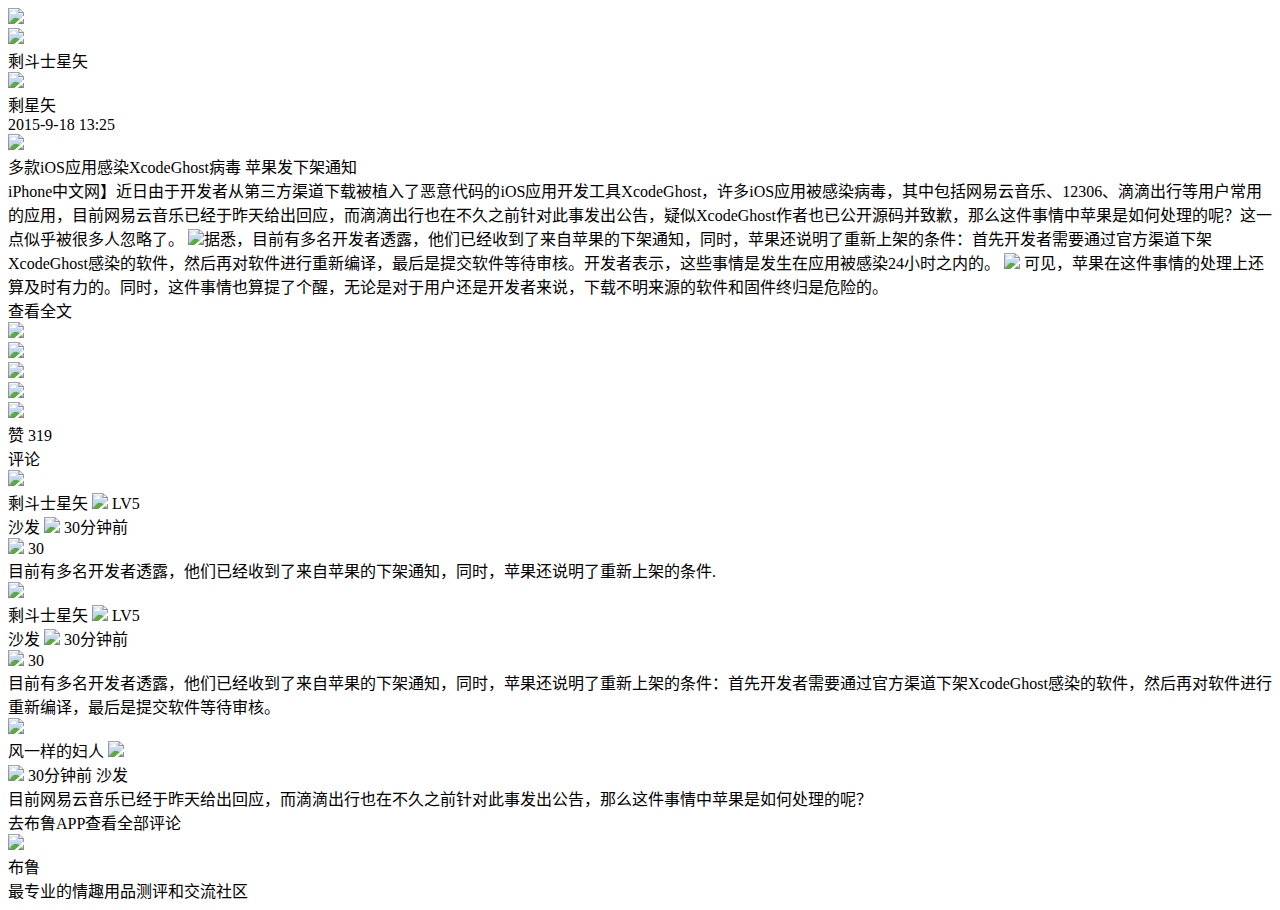
==== index.html @ a32077f6 "index" ====
<!DOCTYPE html>
<html lang="zh-CN">
<head>
	<meta http-equiv="Content-Type" content="text/html; charset=UTF-8" />
    <link href="static/css/common.css" rel="stylesheet">
    <link href="static/css/index.css" rel="stylesheet"> 
	<script type="text/javascript" src="static/js/jquery-1.7.2.min.js"></script>
	<script type="text/javascript" src="static/js/index.js"></script>    
<title>布鲁</title>
</head>
<body>
<div class="page">
    <div class="nav home">
        <nav>
        	<div class="nav-cotent">
            	<div class="logo"><img src="static/image/logo.png" /></div>
            	<div class="downapp"><img src="static/image/btn-download.png" /></div>
            </div>
        </nav>
    </div>
    <div class="cycle-box">
		<div class="cycle-name">剩斗士星矢</div>
		<div class="auther-box">
        	<div class="auther-header"><img src="static/image/head.png" /></div>
        	<div class="auther-name">剩星矢</div>
        	<div class="post-date">2015-9-18 13:25</div>
        	<div class="auther-gender"><img src="static/image/gender-1.png" /></div>
        </div>
    </div>    
    <div class="title-box">
		<div class="title-text">多款iOS应用感染XcodeGhost病毒 苹果发下架通知</div>
    </div>    
    <div class="content">
    		<div class="content-text">iPhone中文网】近日由于开发者从第三方渠道下载被植入了恶意代码的iOS应用开发工具XcodeGhost，许多iOS应用被感染病毒，其中包括网易云音乐、12306、滴滴出行等用户常用的应用，目前网易云音乐已经于昨天给出回应，而滴滴出行也在不久之前针对此事发出公告，疑似XcodeGhost作者也已公开源码并致歉，那么这件事情中苹果是如何处理的呢？这一点似乎被很多人忽略了。
<img src="http://img2.tgbusdata.cn/v2/thumb/jpg/M0I2Riw1ODAsMTAwLDQsMywxLC0xLDAscms1MCw2MS4xNTIuMjQyLjEx/u/iphone.tgbus.com/UploadFiles/201509/2015091916314904.jpg" />据悉，目前有多名开发者透露，他们已经收到了来自苹果的下架通知，同时，苹果还说明了重新上架的条件：首先开发者需要通过官方渠道下架XcodeGhost感染的软件，然后再对软件进行重新编译，最后是提交软件等待审核。开发者表示，这些事情是发生在应用被感染24小时之内的。
<img src="http://a.hiphotos.baidu.com/news/w%3D638/sign=e75a82a5afec8a13141a54e3cf029157/6a63f6246b600c33373278821c4c510fd9f9a135.jpg" />
可见，苹果在这件事情的处理上还算及时有力的。同时，这件事情也算提了个醒，无论是对于用户还是开发者来说，下载不明来源的软件和固件终归是危险的。        
        </div>		
        <div class="content-all">查看全文</div>
    </div>
    <div class="like-box">
    	<div class="like-icon"><img src="static/image/like.png" /></div>
    	<div class="like-users">
        	<div class="like-users-box"><img src="static/image/head.png" /></div>
        	<div class="like-users-box"><img src="static/image/head.png" /></div>
        	<div class="like-users-box"><img src="static/image/head.png" /></div>
        	<div class="like-users-box"><img src="static/image/head.png" /></div>
        	<div class="like-count">赞 319</div>        	
        </div>
    </div>
    <div class="comment-title">评论</div>
    <div class="comment-split"></div>
     <!--  comment list start-->
	<div class="comment-list">

    <!-- start-->
        <div class="comment-box">
            <div class="comment-auther-box">        
                <div class="auther-header"><img src="static/image/head.png" /></div>
                <div class="auther-name">
                    <span class="auther-sp-name">剩斗士星矢</span>
                    <span class="auther-sp-gender"><img src="static/image/gender-1.png" /></span>
                    <span class="auther-sp-grade"> LV5 </span>            
                </div>
                <div class="comment-date">            
                    <span class="comment-sp-floor">沙发</span>
                    <span class="comment-sp-icon"><img src="static/image/time.png" /></span>
                    <span class="comment-sp-date">30分钟前</span>
                </div>  
                <div class="comment-like">            
                    <span class="like-sp-icon"><img src="static/image/like-red.png" /></span>
                    <span class="like-sp-count">30</span>
                </div>      
            </div>
            <div class="comment-content-box">
                <div class="comment-text">目前有多名开发者透露，他们已经收到了来自苹果的下架通知，同时，苹果还说明了重新上架的条件.</div>                                   
            </div>
        </div>   
    
    <!-- end-->
    <!-- start-->
        <div class="comment-box">
            <div class="comment-auther-box">        
                <div class="auther-header"><img src="static/image/head.png" /></div>
                <div class="auther-name">
                    <span class="auther-sp-name">剩斗士星矢</span>
                    <span class="auther-sp-gender"><img src="static/image/gender-0.png" /></span>
                    <span class="auther-sp-grade"> LV5 </span>            
                </div>
                <div class="comment-date">            
                    <span class="comment-sp-floor">沙发</span>
                    <span class="comment-sp-icon"><img src="static/image/time.png" /></span>
                    <span class="comment-sp-date">30分钟前</span>
                </div>  
                <div class="comment-like">            
                    <span class="like-sp-icon"><img src="static/image/like-red.png" /></span>
                    <span class="like-sp-count">30</span>
                </div>      
            </div>
            <div class="comment-content-box">
                <div class="comment-text">目前有多名开发者透露，他们已经收到了来自苹果的下架通知，同时，苹果还说明了重新上架的条件：首先开发者需要通过官方渠道下架XcodeGhost感染的软件，然后再对软件进行重新编译，最后是提交软件等待审核。</div>    
                
    			<!--reply start-->   
                <div class="comment-reply">  
                    <div class="reply-auther-box">        
                        <div class="reply-header"><img src="static/image/head.png" /></div>
                        <div class="reply-name">
                            <span class="reply-sp-name">风一样的妇人</span>
                            <span class="reply-sp-gender"><img src="static/image/gender-0.png" /></span>       
                        </div>   
                        <div class="reply-date">
                            <span class="reply-sp-icon"><img src="static/image/time.png" /></span>   
                            <span class="reply-sp-date">30分钟前</span>
                            <span class="reply-sp-floor">沙发</span>    
                        </div>  
                    </div>
                    <div class="reply-text">
                        目前网易云音乐已经于昨天给出回应，而滴滴出行也在不久之前针对此事发出公告，那么这件事情中苹果是如何处理的呢？
                    </div>  
                </div>
    			<!--reply end-->                   
                                
            </div>
        </div>   
    <!-- end-->   
    </div> <!--  comment list end-->
    
 	<div class="comment-all">
    	去布鲁APP查看全部评论
    </div>
    
    <div class="divfooter">
    	<div class="appicon">
        	<img src="static/image/app-icon.png"/>
        </div>
    	<div class="appinfo">
        	<div class="appname">布鲁</div>
            <div class="appremark">最专业的情趣用品测评和交流社区</div>
        </div>
    </div>
</div>
</body>
</html>
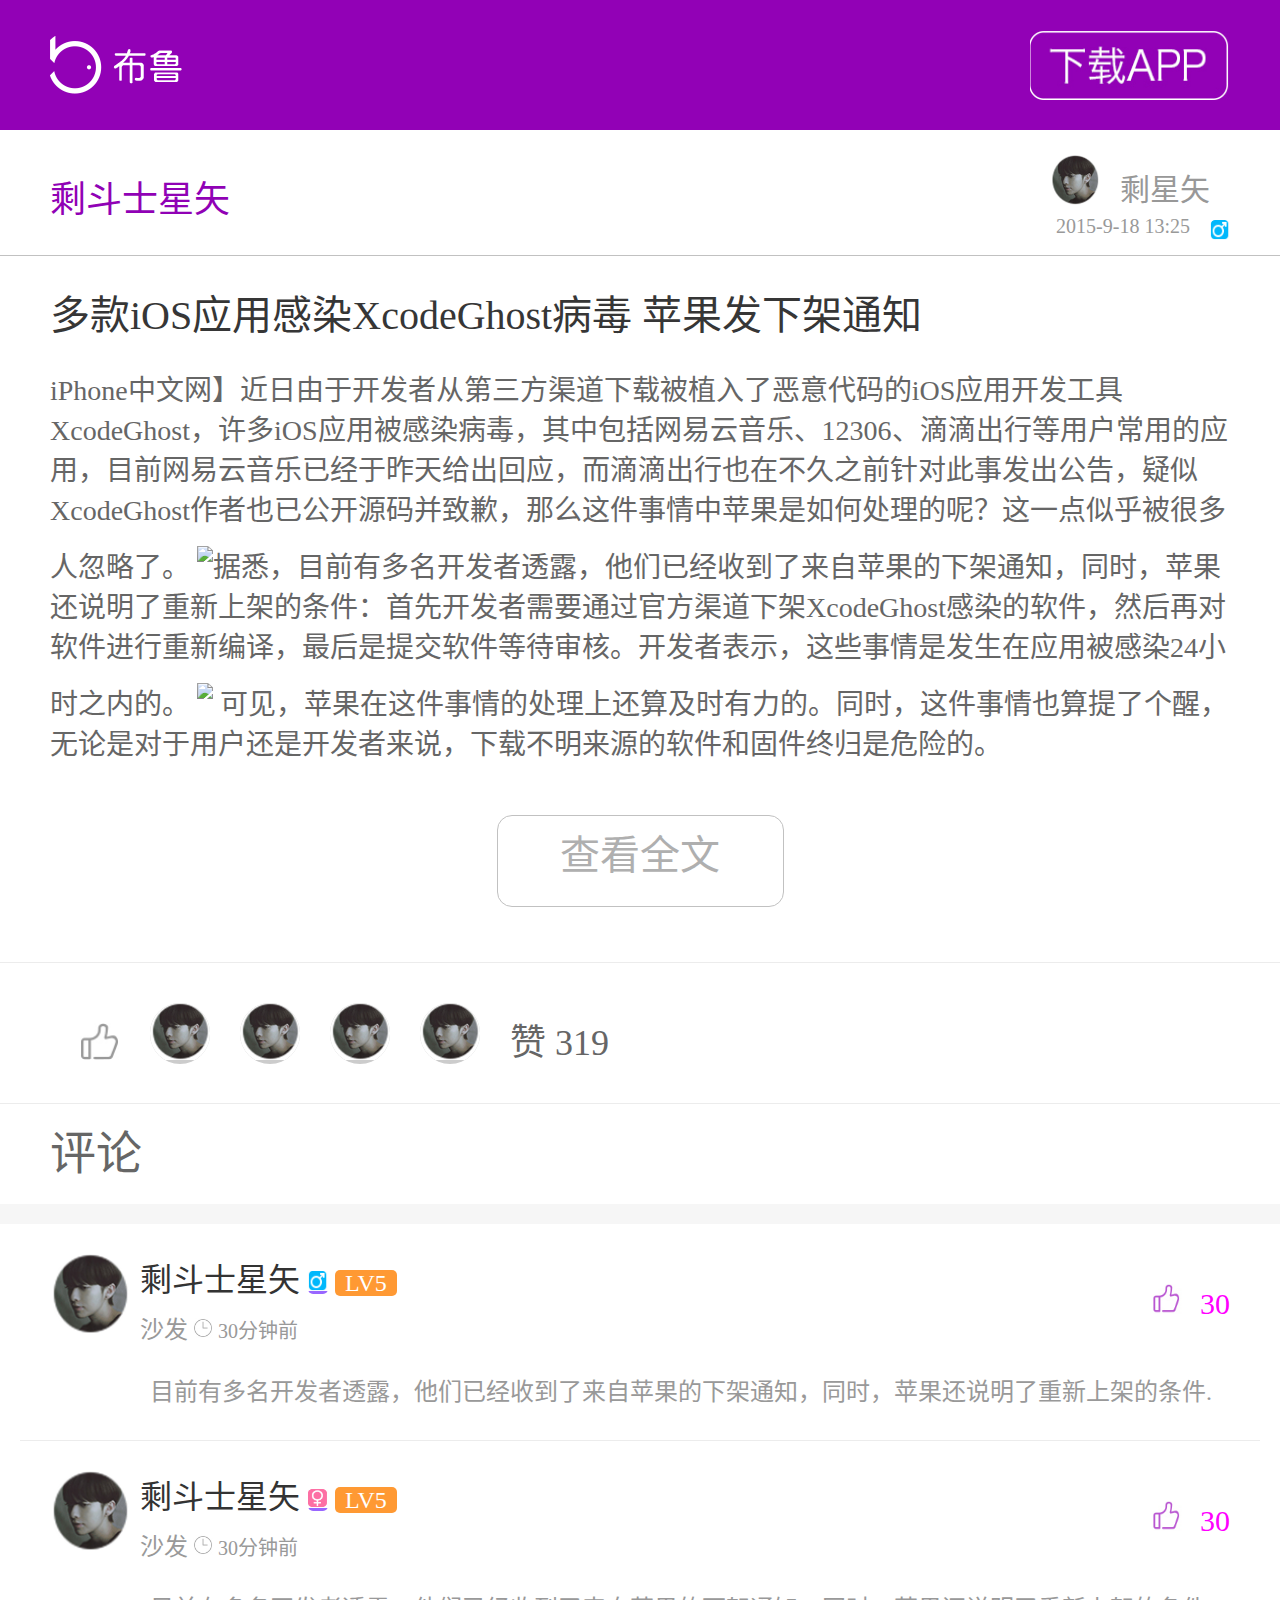
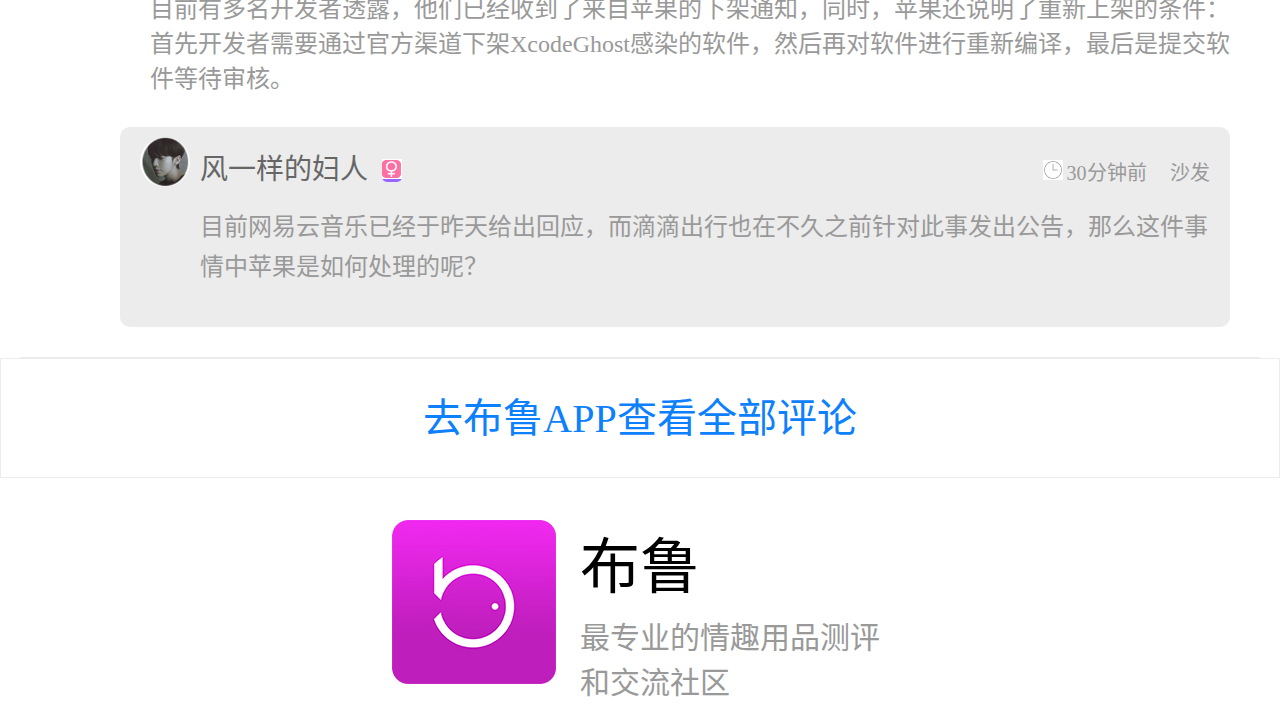
==== commit d843f6c4: "change title" ====
--- a/index.html
+++ b/index.html
@@ -6,7 +6,7 @@
     <link href="static/css/index.css" rel="stylesheet"> 
 	<script type="text/javascript" src="static/js/jquery-1.7.2.min.js"></script>
 	<script type="text/javascript" src="static/js/index.js"></script>    
-<title>布鲁</title>
+<title>布鲁分享页</title>
 </head>
 <body>
 <div class="page">
--- a/static/css/common.css
+++ b/static/css/common.css
@@ -0,0 +1,20 @@
+@charset "UTF-8";
+/* CSS Document */
+@font-face{
+	font-family:'yuantong';src:url(yuantong.ttf); 
+}
+*{
+	font-family:yuantong, "Times New Roman", Times, serif;
+	font-size:14px;
+	margin:0px;
+	padding:0px;
+}
+
+li{
+	list-style:none;
+}
+a, a:link ,a:visited, a:hover, a:active 
+{
+	text-decoration:none;
+	color:#fff;
+}--- a/static/css/index.css
+++ b/static/css/index.css
@@ -0,0 +1,510 @@
+@charset "UTF-8";
+/* CSS Document */
+.page
+{
+	width:100%;
+	position:relative;
+	margin:0px;
+	padding:0px;
+	color:#fff;
+}
+.nav
+{
+	width:100%;
+	height:130px;
+	background:#9201b6
+}
+
+.nav .nav-cotent
+{
+	height:100px;
+	margin:0 auto;
+	position:relative;
+	color:#fff;
+}
+.nav-cotent .logo
+{
+	position:absolute;
+	left:50px;
+	top:36px;
+	height:50px;
+}
+.nav-cotent .logo img
+{
+	width:132px;
+	height:58px;
+}
+.nav-cotent .downapp
+{
+	position:absolute;
+	right:50px;
+	top:30px;
+	width:200px;
+	height:70px;
+	cursor:pointer;
+}
+.nav-cotent .downapp img
+{
+	width:200px;
+	height:70px;
+}
+
+.cycle-box
+{
+	position:relative;
+	height:125px;
+	border-bottom:solid 1px #c1c1c1;
+}
+.cycle-name
+{
+	position:absolute;
+	left:50px;
+	top:40px;
+	font-size:36px;
+	color:#9001b5;
+}
+
+.auther-box
+{
+	position:absolute;
+	right:50px;
+	top:25px;	
+	height:100px;
+	min-width:200px;
+	font-size:36px;
+}
+.auther-box .auther-header
+{
+	position:absolute;
+	left:20px;
+	width:50px;
+	height:50px;
+	background:#f0f;
+    -moz-border-radius: 25px; 
+    -webkit-border-radius: 25px;   
+    border-radius:25px;
+	overflow:hidden;      
+}
+.auther-box .auther-header img
+{
+	width:50px;
+	height:50px;
+}
+
+.auther-box .auther-name
+{
+	margin-left:90px;
+	padding-top:10px;
+	font-size:30px;
+	color:#989898;
+}
+.auther-box .post-date
+{
+	position:absolute;
+	top:60px;
+	right:40px;
+	font-size:20px;
+	color:#999;
+}
+.auther-box .auther-gender
+{
+	position:absolute;
+	top:65px;
+	right:0px;
+	width:20px;
+	height:20px;
+    -moz-border-radius: 5px; 
+    -webkit-border-radius: 5px;   
+    border-radius:5px;
+	overflow:hidden;
+	background:#f00;
+}
+.auther-box .auther-gender img
+{
+	width:20px;
+	height:20px;
+}
+.title-box
+{
+	width:calc(100% - 100px);
+	margin:30px auto auto auto;
+	min-height:85px;
+}
+.title-text
+{
+	line-height:60px;
+	font-size:40px;
+	color:#363636;
+}
+.content
+{
+	width:calc(100% - 100px);
+	margin:auto auto  55px auto;
+}
+.content-text
+{
+	line-height:40px;
+	font-size:28px;
+	color:#666;
+}
+.content-text img
+{
+	padding-top:15px;
+	padding-bottom:15px;
+	width:100%;
+}
+.content-all
+{
+	width:285px;
+	height:90px;
+	margin:50px auto auto  auto;
+	cursor:pointer;
+	text-align:center;
+	font-size:40px;
+	color:#afafaf;
+	line-height:80px;
+	border:solid 1px #c1c1c1;
+    -moz-border-radius: 15px; 
+    -webkit-border-radius: 15px;   
+    border-radius:15px;	
+}
+.like-box
+{
+	position:relative;
+	border-top: solid 1px #ececec;
+	border-bottom:solid 1px #ececec;
+	height:140px;
+}
+
+.like-icon
+{
+	position:absolute;
+	left:80px;
+	top:60px;
+	width:40px;
+	height:40px;
+	overflow:hidden;
+}
+.like-icon img
+{
+	width:100%;
+}
+.like-users
+{
+	padding-left:150px;
+	padding-top:40px;
+	height:80px;
+	overflow:hidden;
+}
+.like-users-box
+{
+	width:60px;
+	margin-right:30px;
+	overflow:hidden;
+	background:#ccc;
+    -moz-border-radius: 30px; 
+    -webkit-border-radius: 30px;   
+    border-radius:40px;	
+	float:left;
+}
+.like-users-box img
+{
+	width:100%;
+}
+.like-count
+{
+	width:120px;
+	line-height:80px;
+	float:left;
+	font-size:36px;
+	color:#666;
+}
+.comment-title
+{
+	height:100px;
+	line-height:100px;
+	width:calc(100% - 100px);
+	margin:0 auto;
+	font-size:46px;
+	color:#666;	
+}
+.comment-split
+{
+	height:20px;
+	background:#f6f6f6;
+}
+.comment-box
+{
+	width:calc(100% - 40px);
+	margin:0 auto;
+	border-bottom:solid 1px #ececec;
+}
+.comment-auther-box
+{
+	position:relative;	
+}
+.comment-auther-box .auther-header
+{
+	position:absolute;
+	left:30px;
+	top:30px;
+	width:80px;
+	height:80px;
+	background:#f0f;
+    -moz-border-radius: 40px; 
+    -webkit-border-radius: 40px;   
+    border-radius:40px;
+	overflow:hidden;      
+}
+.comment-auther-box .auther-header img
+{
+	width:100%;
+	height:100%;
+}
+
+.comment-auther-box .auther-name
+{
+	margin-left:120px;
+	padding-top:30px;
+	font-size:30px;
+	color:#999;
+}
+.auther-sp-name
+{
+	font-size:32px;
+	color:#333;
+}
+.auther-sp-gender
+{
+	width:20px;
+	height:20px;
+	background:#96F;
+    -moz-border-radius: 5px; 
+    -webkit-border-radius: 5px;   
+    border-radius:5px;
+}
+.auther-sp-gender img
+{
+	width:20px;
+	height:20px;
+}
+.auther-sp-grade
+{
+	padding-left:10px;
+	padding-right:10px;
+	background:#F93;
+	font-size:24px;
+	color:#fff;
+    -moz-border-radius: 5px; 
+    -webkit-border-radius: 5px;   
+    border-radius:5px;	
+}
+
+.comment-auther-box .comment-date
+{
+	margin-left:120px;
+	padding-top:10px;
+	font-size:20px;
+	color:#999;
+}
+.comment-sp-floor
+{
+	font-size:24px;
+}
+.comment-sp-icon
+{
+	width:20px;
+	height:20px;
+}
+.comment-sp-icon img
+{
+	width:20px;
+	height:20px;
+}
+.comment-sp-date
+{
+	font-size:20px;
+}
+
+.comment-like 
+{
+	position:absolute;
+	height:40px;
+	right:30px;
+	top:60px;
+}
+.like-sp-icon
+{
+	display:inline-block;
+	width:30px;
+	height:30px;
+}
+.like-sp-icon img
+{
+	width:30px;
+	height:30px;
+}
+
+.like-sp-count
+{
+	color:#F0F;
+	font-size:30px;
+	padding-left:15px;
+}
+
+.comment-content-box
+{
+	width:calc(100% - 130px);
+	margin-top:30px;
+	margin-left:100px;
+	margin-bottom:30px;
+}
+.comment-text
+{
+	width:calc(100% - 30px);
+	margin-left:30px;
+	font-size:24px;
+	line-height:35px;
+	color:#999;
+}
+.comment-reply
+{
+	margin-top:30px;
+    -moz-border-radius: 10px; 
+    -webkit-border-radius: 10px;   
+    border-radius:10px;
+	padding-bottom:20px;
+	background:#ececec;
+}
+
+.reply-auther-box
+{
+	position:relative;
+}
+
+.reply-auther-box .reply-header
+{
+	position:absolute;
+	left:20px;
+	top:10px;
+	width:50px;
+	height:50px;
+    -moz-border-radius: 25px; 
+    -webkit-border-radius: 25px;   
+    border-radius:25px;
+	overflow:hidden;      
+}
+.reply-auther-box .reply-header img
+{
+	width:50px;
+	height:50px;
+}
+.reply-auther-box .reply-name
+{
+	margin-left:80px;
+	padding-top:20px;
+	color:#999;
+}
+.reply-sp-name
+{
+	font-size:28px;
+	color:#666;
+}
+.reply-sp-gender
+{
+	width:20px;
+	height:20px;
+	margin-left:10px;
+	background:#96F;
+    -moz-border-radius: 5px; 
+    -webkit-border-radius: 5px;   
+    border-radius:5px;
+}
+.reply-sp-gender img
+{
+	width:20px;
+	height:20px;
+}
+.reply-date
+{
+	position:absolute;
+	right:20px;
+	top:30px;	
+}
+.reply-sp-icon
+{
+	width:20px;
+	height:20px;
+}
+.reply-sp-icon img
+{
+	width:20px;
+	height:20px;
+}
+.reply-sp-date
+{
+	font-size:20px;
+	color:#999;
+}
+.reply-sp-floor
+{
+	padding-left:20px;
+	font-size:20px;
+	color:#999;
+}
+.reply-text
+{	
+	width:calc(100% - 100px);
+	margin-left:80px;
+	margin-top:20px;
+	margin-bottom:20px;
+	font-size:24px;
+	color:#999;
+	line-height:40px;
+}
+.comment-all
+{
+	height:118px;
+	border:solid 1px #ececec;
+	color:#0d80fd;
+	text-align:center;
+	font-size:40px;
+	line-height:120px;
+}
+.divfooter
+{
+	width:500px;
+	height:168px;
+	margin: 0 auto;
+	position:relative;
+	margin-top:40px;
+	margin-bottom:40px;
+}
+.appicon
+{
+	position:absolute;
+	width:168px;
+	height:168px;
+}
+.appicon img
+{
+	width:100%;
+}
+.appinfo
+{
+	position:absolute;
+	right:10px;
+	width:300px;
+}
+.appname
+{
+	font-size:60px;
+	color:#000;
+}
+.appremark
+{
+	margin-top:10px;
+	font-size:30px;
+	line-height:45px;
+	color:#999;
+}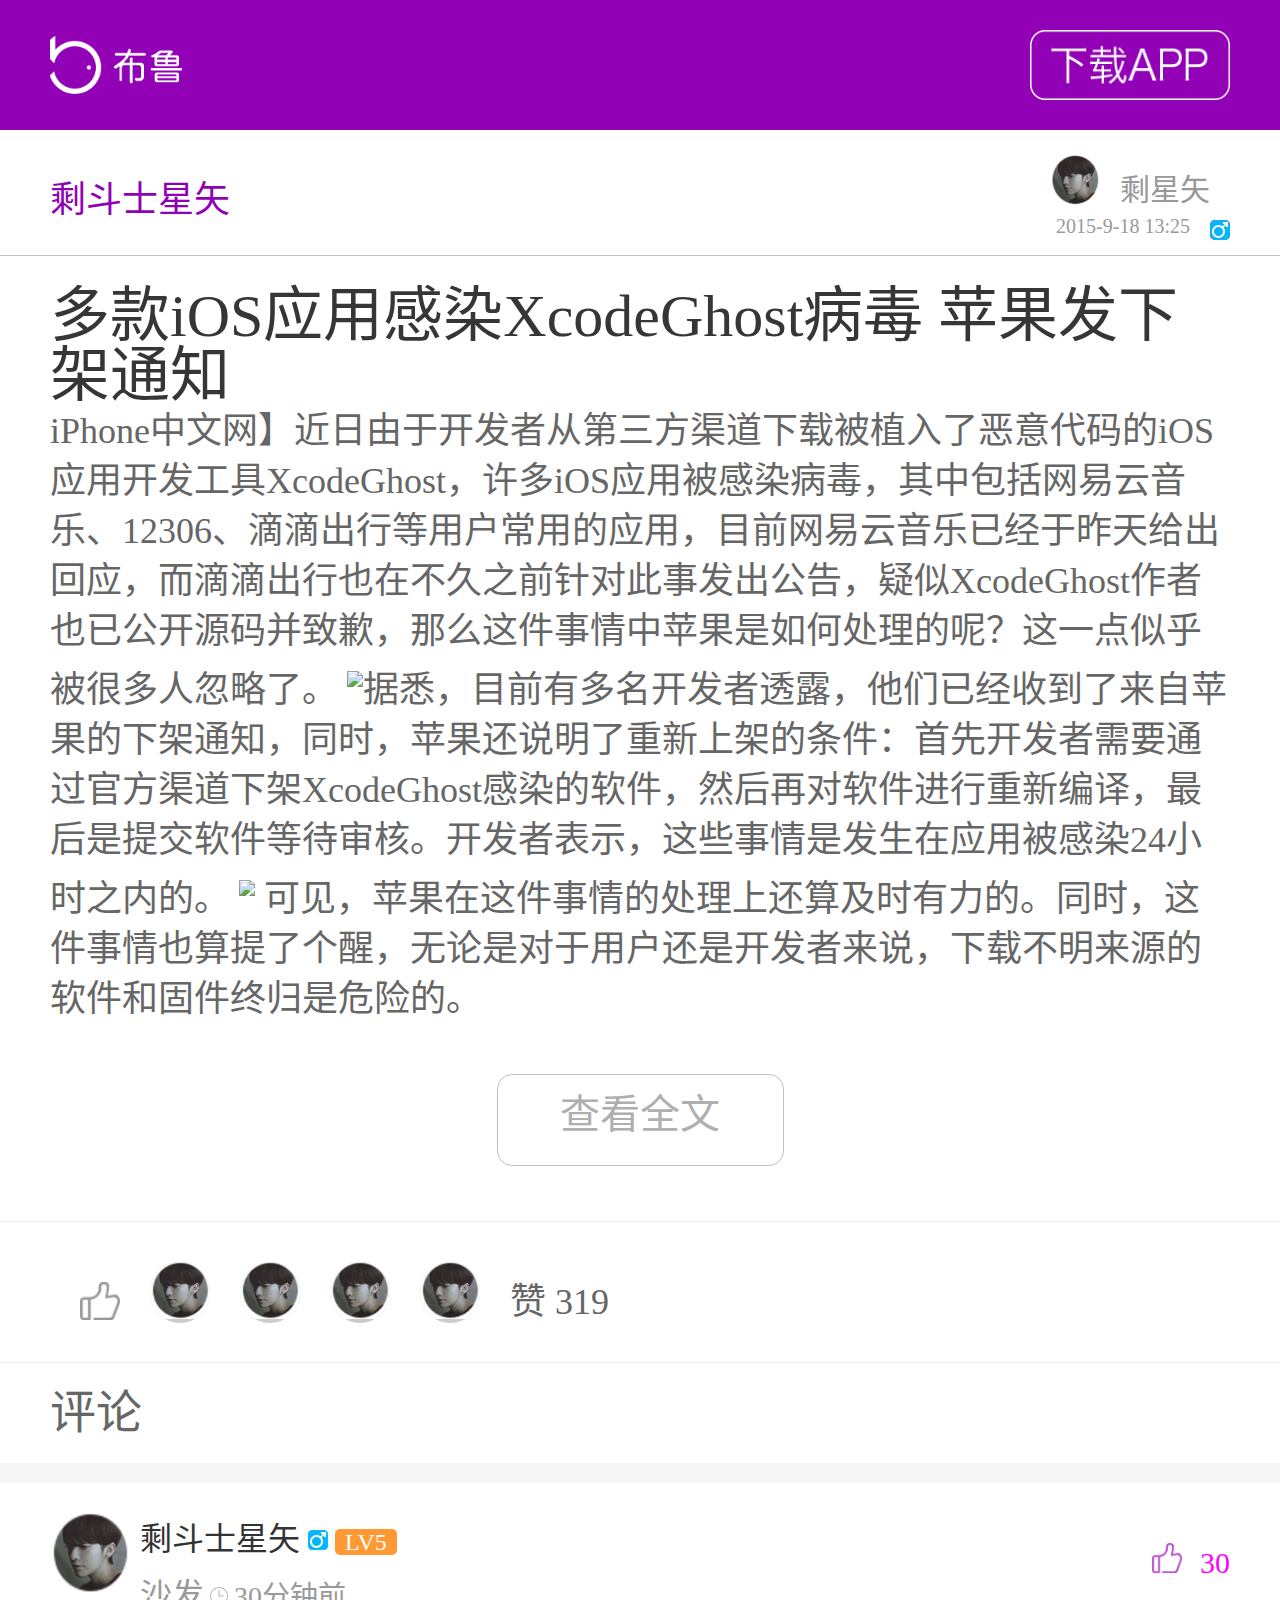
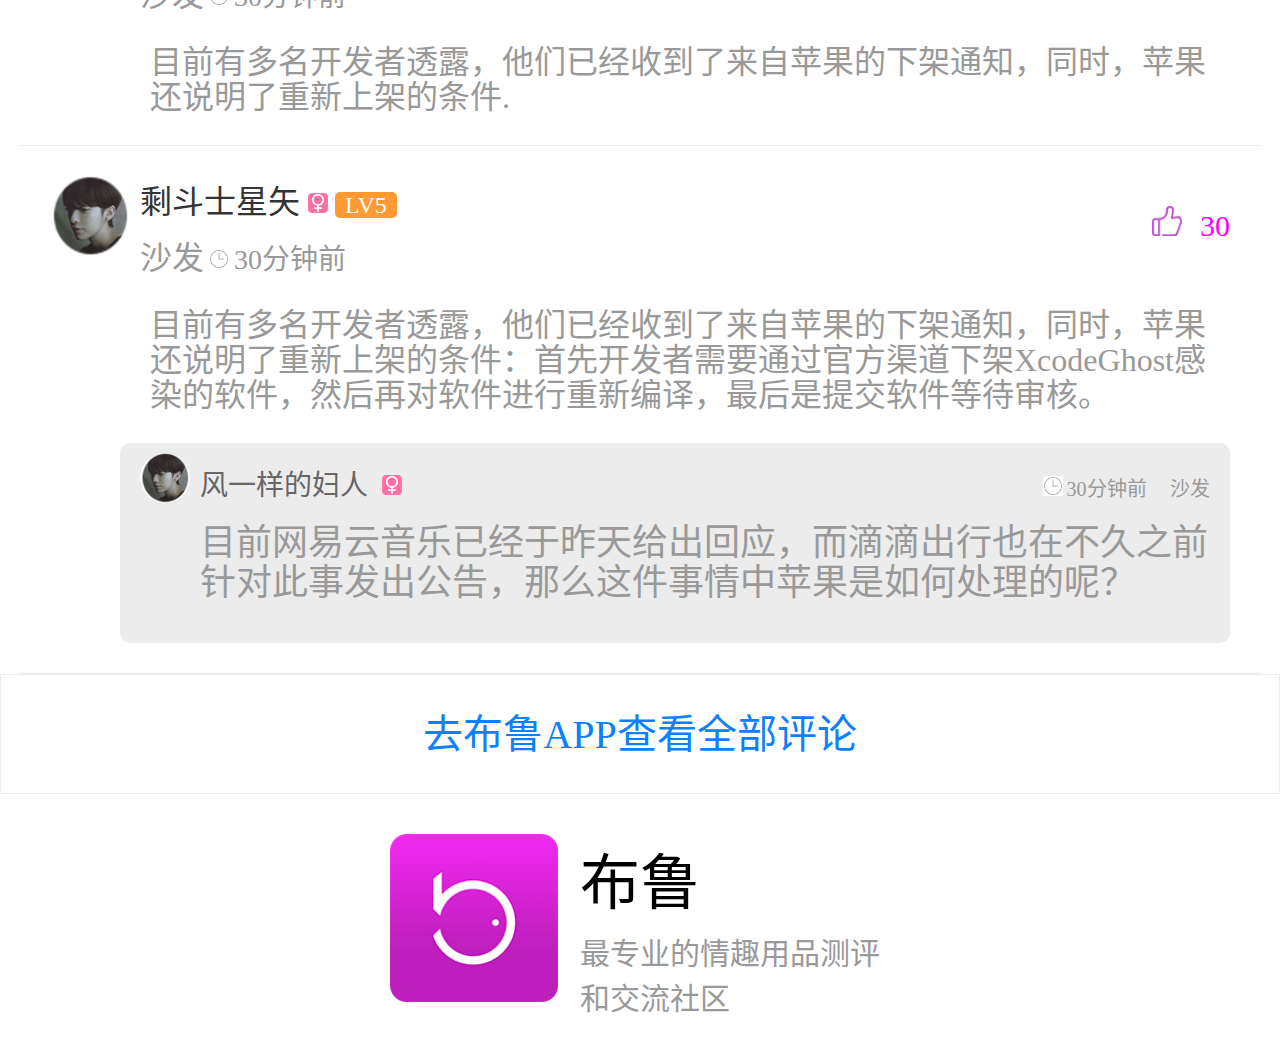
==== commit d7efb2b9: "fit style" ====
--- a/index.html
+++ b/index.html
@@ -24,7 +24,7 @@
         	<div class="auther-header"><img src="static/image/head.png" /></div>
         	<div class="auther-name">剩星矢</div>
         	<div class="post-date">2015-9-18 13:25</div>
-        	<div class="auther-gender"><img src="static/image/gender-1.png" /></div>
+        	<div class="auther-gender"><img src="static/image/gender-1-s.png" /></div>
         </div>
     </div>    
     <div class="title-box">
--- a/static/css/index.css
+++ b/static/css/index.css
@@ -133,7 +133,7 @@
 .title-text
 {
 	line-height:60px;
-	font-size:40px;
+	font-size:60px;
 	color:#363636;
 }
 .content
@@ -143,8 +143,8 @@
 }
 .content-text
 {
-	line-height:40px;
-	font-size:28px;
+	line-height:50px;
+	font-size:36px;
 	color:#666;
 }
 .content-text img
@@ -278,7 +278,6 @@
 {
 	width:20px;
 	height:20px;
-	background:#96F;
     -moz-border-radius: 5px; 
     -webkit-border-radius: 5px;   
     border-radius:5px;
@@ -309,7 +308,7 @@
 }
 .comment-sp-floor
 {
-	font-size:24px;
+	font-size:32px;
 }
 .comment-sp-icon
 {
@@ -323,7 +322,7 @@
 }
 .comment-sp-date
 {
-	font-size:20px;
+	font-size:28px;
 }
 
 .comment-like 
@@ -363,7 +362,7 @@
 {
 	width:calc(100% - 30px);
 	margin-left:30px;
-	font-size:24px;
+	font-size:32px;
 	line-height:35px;
 	color:#999;
 }
@@ -415,7 +414,6 @@
 	width:20px;
 	height:20px;
 	margin-left:10px;
-	background:#96F;
     -moz-border-radius: 5px; 
     -webkit-border-radius: 5px;   
     border-radius:5px;
@@ -458,7 +456,7 @@
 	margin-left:80px;
 	margin-top:20px;
 	margin-bottom:20px;
-	font-size:24px;
+	font-size:36px;
 	color:#999;
 	line-height:40px;
 }
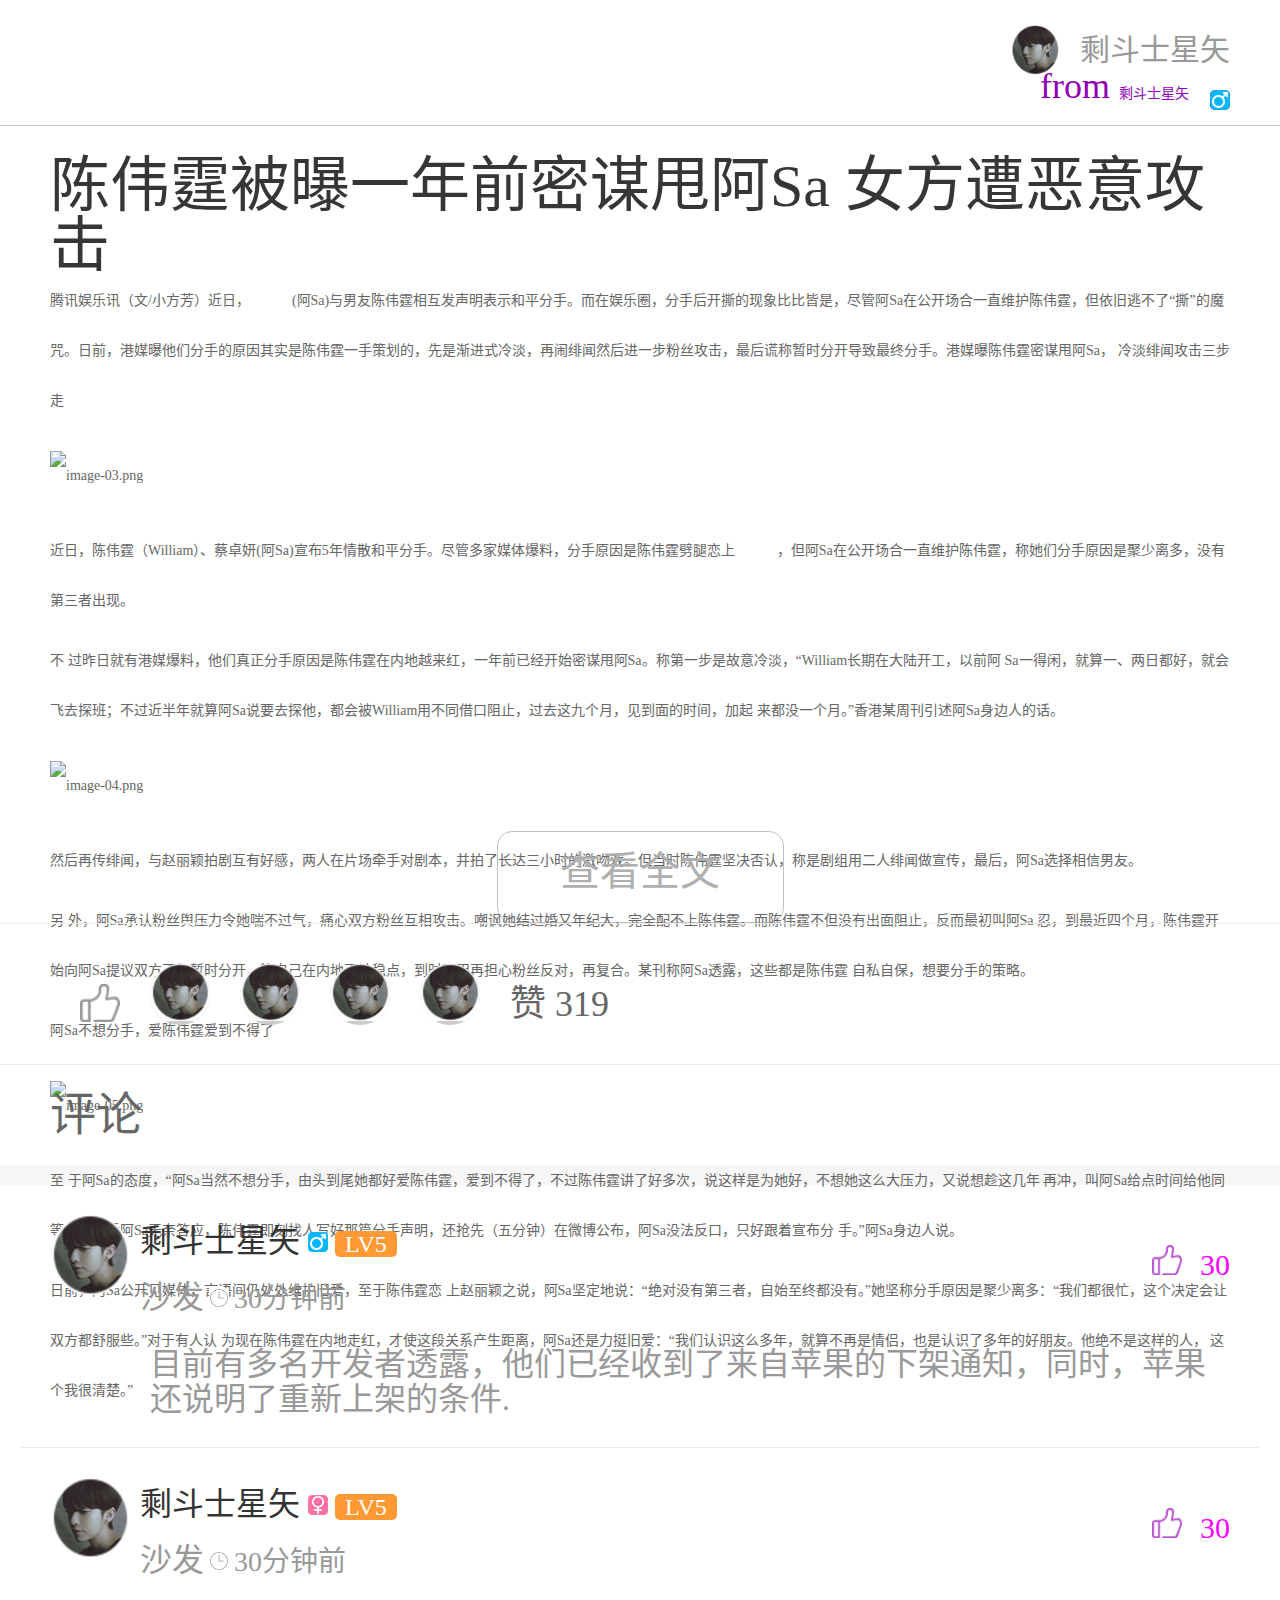
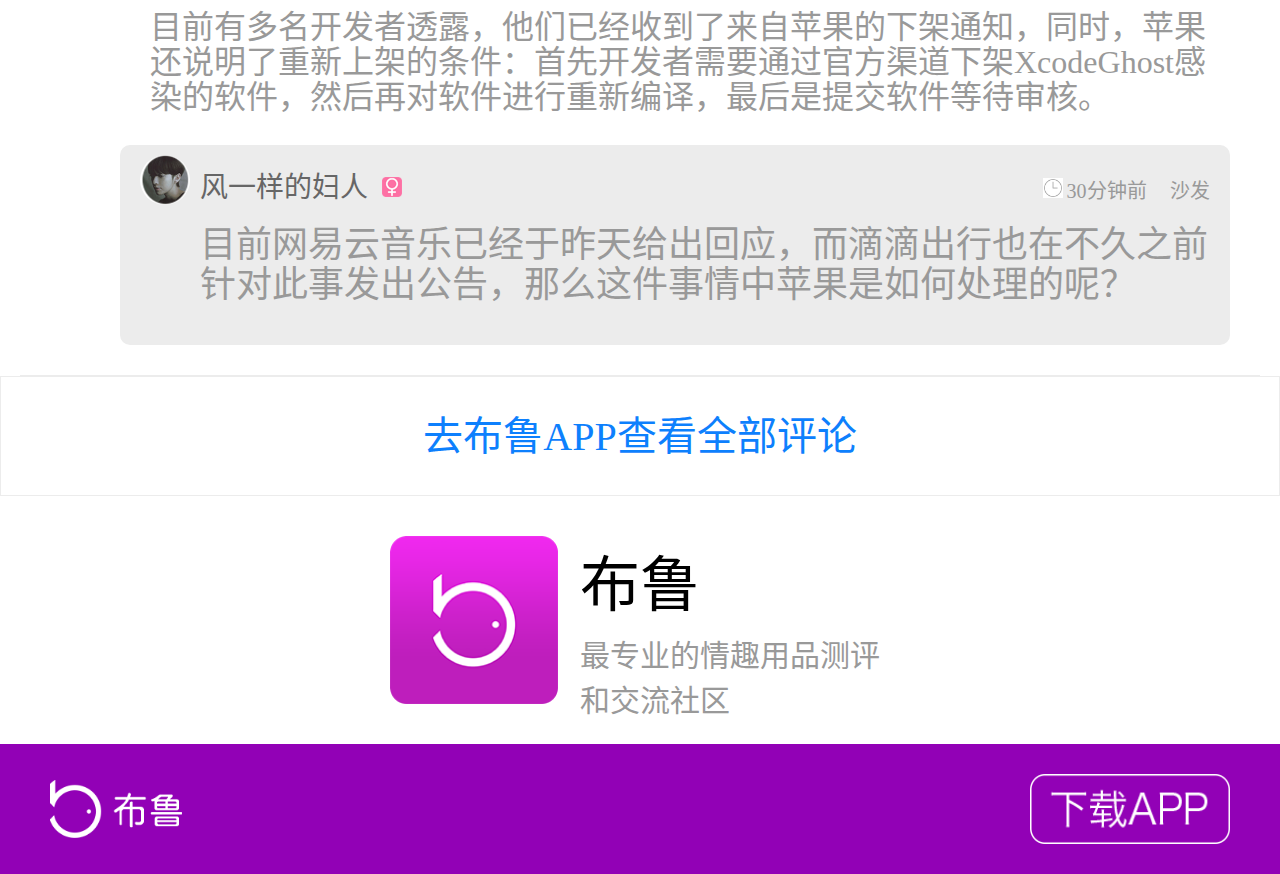
==== commit 4905a1d3: "fixed style" ====
--- a/index.html
+++ b/index.html
@@ -2,6 +2,7 @@
 <html lang="zh-CN">
 <head>
 	<meta http-equiv="Content-Type" content="text/html; charset=UTF-8" />
+    <meta name="viewport" content="initial-scale=1, maximum-scale=1, minimum-scale=1, user-scalable=no">
     <link href="static/css/common.css" rel="stylesheet">
     <link href="static/css/index.css" rel="stylesheet"> 
 	<script type="text/javascript" src="static/js/jquery-1.7.2.min.js"></script>
@@ -10,34 +11,42 @@
 </head>
 <body>
 <div class="page">
-    <div class="nav home">
-        <nav>
-        	<div class="nav-cotent">
-            	<div class="logo"><img src="static/image/logo.png" /></div>
-            	<div class="downapp"><img src="static/image/btn-download.png" /></div>
+    <div class="cycle-box">
+		<div class="auther-box">       
+            <div class="auther-header"><img src="static/image/head.png" /></div>
+            <div class="auther-name-box">
+                <span class="auther-name">剩斗士星矢</span>
+                <span class="auther-gender"><img src="static/image/gender-1.png" /></span>     
             </div>
-        </nav>
-    </div>
-    <div class="cycle-box">
-		<div class="cycle-name">剩斗士星矢</div>
-		<div class="auther-box">
-        	<div class="auther-header"><img src="static/image/head.png" /></div>
-        	<div class="auther-name">剩星矢</div>
-        	<div class="post-date">2015-9-18 13:25</div>
-        	<div class="auther-gender"><img src="static/image/gender-1-s.png" /></div>
-        </div>
-    </div>    
+            <div class="cycle-name">from <span class="cycle-color">剩斗士星矢</span></div>
+        </div>      
+        <div class="post-date">09-18 13:25</div>
+    </div>   
     <div class="title-box">
-		<div class="title-text">多款iOS应用感染XcodeGhost病毒 苹果发下架通知</div>
+		<div class="title-text">陈伟霆被曝一年前密谋甩阿Sa 女方遭恶意攻击</div>
     </div>    
     <div class="content">
-    		<div class="content-text">iPhone中文网】近日由于开发者从第三方渠道下载被植入了恶意代码的iOS应用开发工具XcodeGhost，许多iOS应用被感染病毒，其中包括网易云音乐、12306、滴滴出行等用户常用的应用，目前网易云音乐已经于昨天给出回应，而滴滴出行也在不久之前针对此事发出公告，疑似XcodeGhost作者也已公开源码并致歉，那么这件事情中苹果是如何处理的呢？这一点似乎被很多人忽略了。
-<img src="http://img2.tgbusdata.cn/v2/thumb/jpg/M0I2Riw1ODAsMTAwLDQsMywxLC0xLDAscms1MCw2MS4xNTIuMjQyLjEx/u/iphone.tgbus.com/UploadFiles/201509/2015091916314904.jpg" />据悉，目前有多名开发者透露，他们已经收到了来自苹果的下架通知，同时，苹果还说明了重新上架的条件：首先开发者需要通过官方渠道下架XcodeGhost感染的软件，然后再对软件进行重新编译，最后是提交软件等待审核。开发者表示，这些事情是发生在应用被感染24小时之内的。
-<img src="http://a.hiphotos.baidu.com/news/w%3D638/sign=e75a82a5afec8a13141a54e3cf029157/6a63f6246b600c33373278821c4c510fd9f9a135.jpg" />
-可见，苹果在这件事情的处理上还算及时有力的。同时，这件事情也算提了个醒，无论是对于用户还是开发者来说，下载不明来源的软件和固件终归是危险的。        
-        </div>		
-        <div class="content-all">查看全文</div>
+    		<div class="content-text">
+                <p>腾讯娱乐讯（文/小方芳）近日，<a>蔡卓妍</a>(阿Sa)与男友陈伟霆相互发声明表示和平分手。而在娱乐圈，分手后开撕的现象比比皆是，尽管阿Sa在公开场合一直维护陈伟霆，但依旧逃不了“撕”的魔
+咒。日前，港媒曝他们分手的原因其实是陈伟霆一手策划的，先是渐进式冷淡，再闹绯闻然后进一步粉丝攻击，最后谎称暂时分开导致最终分手。港媒曝陈伟霆密谋甩阿Sa， 冷淡绯闻攻击三步走
+<p><img alt="image-03.png" src="http://192.168.2.186:6901/image/201592417171068.png" title="201592417171068.png"></p><p>近日，陈伟霆（William）、蔡卓妍(阿Sa)宣布5年情散和平分手。尽管多家媒体爆料，分手原因是陈伟霆劈腿恋上<a>赵丽颖</a>，但阿Sa在公开场合一直维护陈伟霆，称她们分手原因是聚少离多，没有第三者出现。</p><p>不
+过昨日就有港媒爆料，他们真正分手原因是陈伟霆在内地越来红，一年前已经开始密谋甩阿Sa。称第一步是故意冷淡，“William长期在大陆开工，以前阿
+Sa一得闲，就算一、两日都好，就会飞去探班；不过近半年就算阿Sa说要去探他，都会被William用不同借口阻止，过去这九个月，见到面的时间，加起
+来都没一个月。”香港某周刊引述阿Sa身边人的话。</p><p><img alt="image-04.png" src="http://192.168.2.186:6901/image/201592417171830.png" title="201592417171830.png"></p><p>然后再传绯闻，与赵丽颖拍剧互有好感，两人在片场牵手对剧本，并拍了长达三小时的激吻戏。但当时陈伟霆坚决否认，称是剧组用二人绯闻做宣传，最后，阿Sa选择相信男友。</p><p>另
+外，阿Sa承认粉丝舆压力令她喘不过气，痛心双方粉丝互相攻击。嘲讽她结过婚又年纪大，完全配不上陈伟霆。而陈伟霆不但没有出面阻止，反而最初叫阿Sa
+忍，到最近四个月，陈伟霆开始向阿Sa提议双方不如暂时分开，等自己在内地再站稳点，到时不用再担心粉丝反对，再复合。某刊称阿Sa透露，这些都是陈伟霆
+自私自保，想要分手的策略。</p><p>阿Sa不想分手，爱陈伟霆爱到不得了</p><p><img alt="image-05.png" src="http://192.168.2.186:6901/image/201592417172659.png" title="201592417172659.png"></p><p>至
+于阿Sa的态度，“阿Sa当然不想分手，由头到尾她都好爱陈伟霆，爱到不得了，不过陈伟霆讲了好多次，说这样是为她好，不想她这么大压力，又说想趁这几年
+再冲，叫阿Sa给点时间给他同等他；最后阿Sa无奈答应，陈伟霆即刻找人写好那篇分手声明，还抢先（五分钟）在微博公布，阿Sa没法反口，只好跟着宣布分
+手。”阿Sa身边人说。</p><p>日前，阿Sa公开见媒体，言语间仍处处维护旧爱，至于陈伟霆恋
+上赵丽颖之说，阿Sa坚定地说：“绝对没有第三者，自始至终都没有。”她坚称分手原因是聚少离多：“我们都很忙，这个决定会让双方都舒服些。”对于有人认
+为现在陈伟霆在内地走红，才使这段关系产生距离，阿Sa还是力挺旧爱：“我们认识这么多年，就算不再是情侣，也是认识了多年的好朋友。他绝不是这样的人，
+这个我很清楚。”</p><p><br></p>
+            </div>
+    		<div class="content-text">            
+            </div>
     </div>
+    <div class="content-all" style="display: none;">查看全文</div>
     <div class="like-box">
     	<div class="like-icon"><img src="static/image/like.png" /></div>
     	<div class="like-users">
@@ -138,6 +147,15 @@
             <div class="appremark">最专业的情趣用品测评和交流社区</div>
         </div>
     </div>
+    
+    <div class="nav home">
+        <nav>
+        	<div class="nav-cotent">
+            	<div class="logo"><img src="static/image/logo.png" /></div>
+            	<div class="downapp"><img src="static/image/btn-download.png" /></div>
+            </div>
+        </nav>
+    </div>
 </div>
 </body>
 </html>
--- a/static/css/common.css
+++ b/static/css/common.css
@@ -9,6 +9,9 @@
 	margin:0px;
 	padding:0px;
 }
+p{
+	margin-bottom:10px;
+}
 
 li{
 	list-style:none;
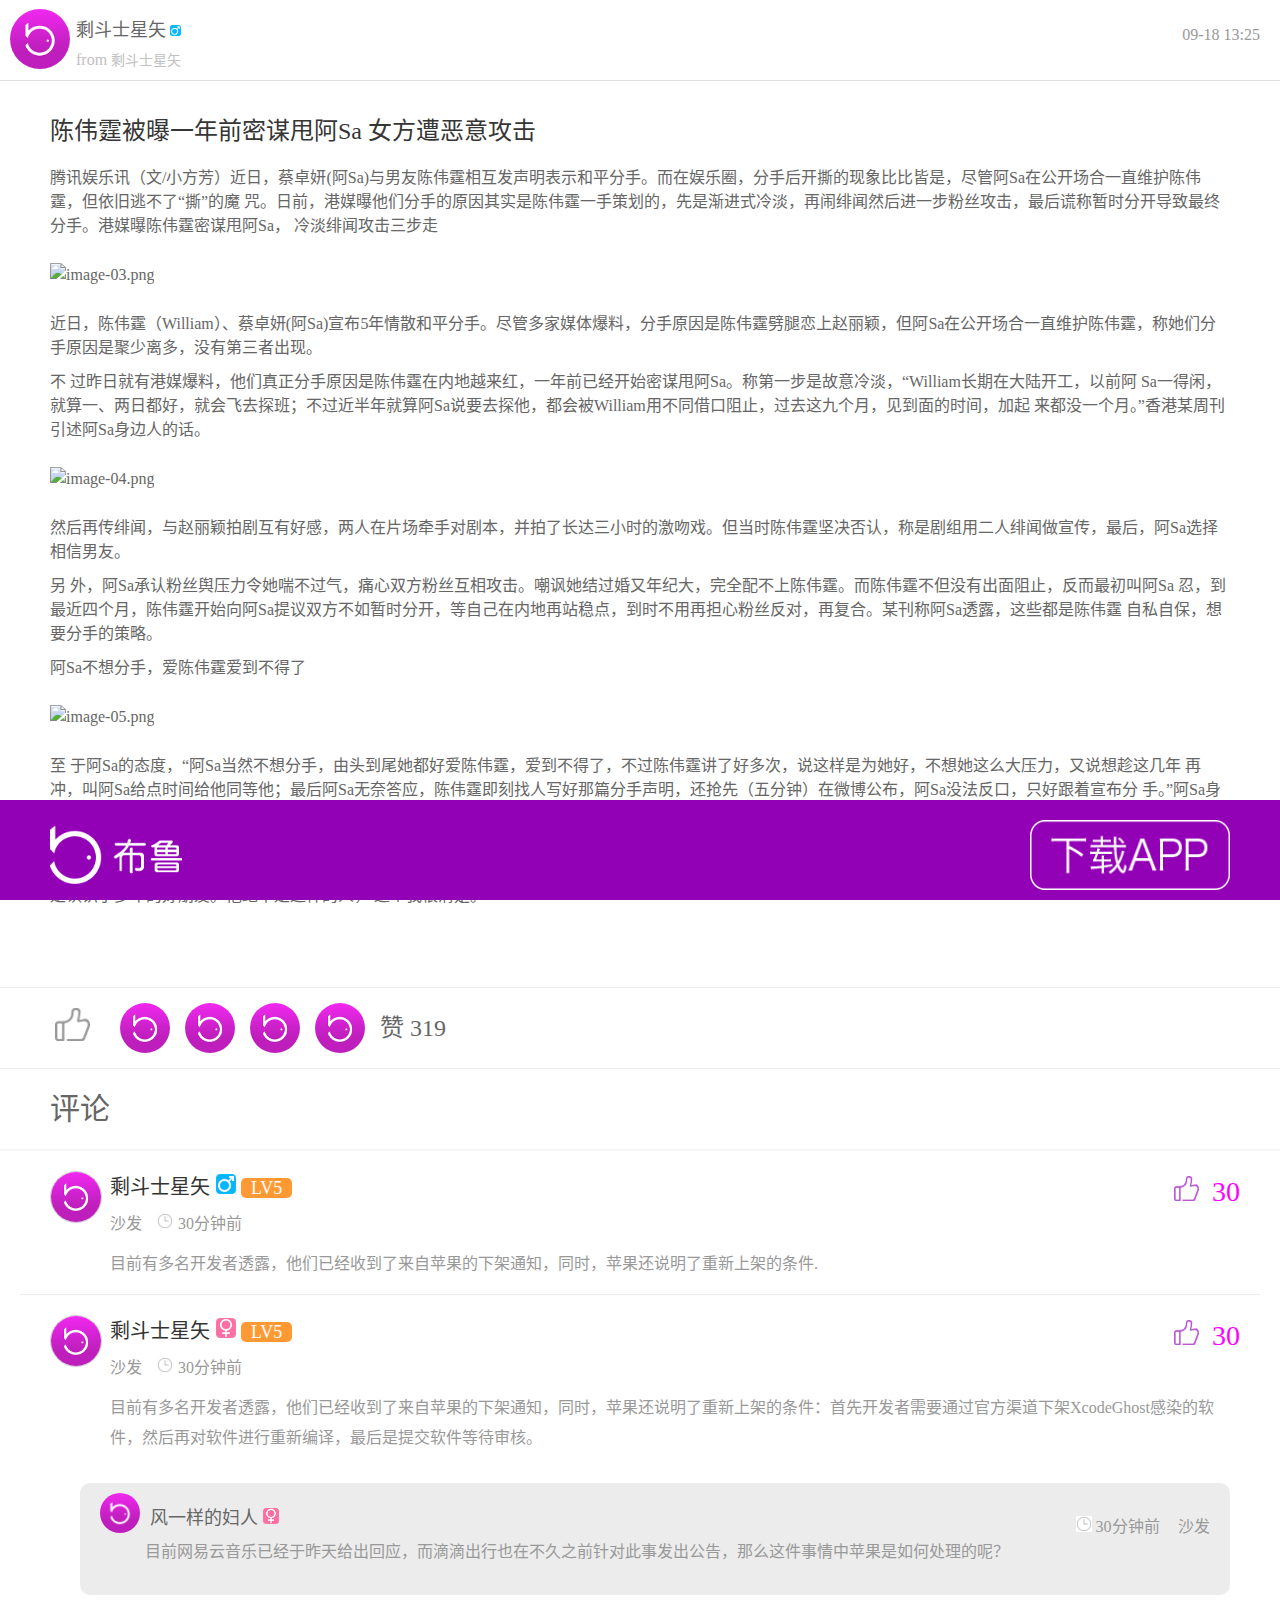
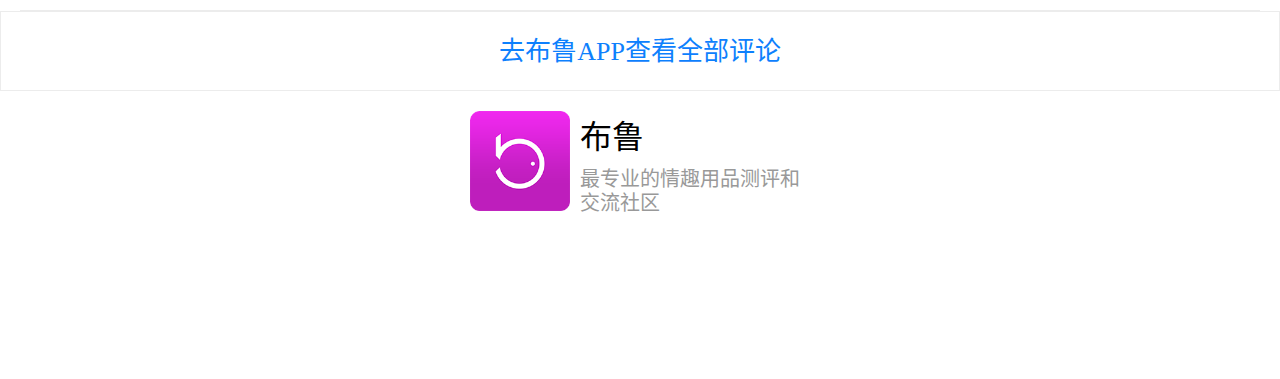
==== commit fac70fb3: "fixed style" ====
--- a/index.html
+++ b/index.html
@@ -2,9 +2,9 @@
 <html lang="zh-CN">
 <head>
 	<meta http-equiv="Content-Type" content="text/html; charset=UTF-8" />
-    <meta name="viewport" content="initial-scale=1, maximum-scale=1, minimum-scale=1, user-scalable=no">
+    <!--<meta name="viewport" content="initial-scale=1, maximum-scale=1, minimum-scale=1, user-scalable=no">-->
     <link href="static/css/common.css" rel="stylesheet">
-    <link href="static/css/index.css" rel="stylesheet"> 
+    <link href="static/css/index_pc.css" rel="stylesheet"> 
 	<script type="text/javascript" src="static/js/jquery-1.7.2.min.js"></script>
 	<script type="text/javascript" src="static/js/index.js"></script>    
 <title>布鲁分享页</title>
@@ -13,7 +13,7 @@
 <div class="page">
     <div class="cycle-box">
 		<div class="auther-box">       
-            <div class="auther-header"><img src="static/image/head.png" /></div>
+            <div class="auther-header"><img src="static/image/app-icon.png" /></div>
             <div class="auther-name-box">
                 <span class="auther-name">剩斗士星矢</span>
                 <span class="auther-gender"><img src="static/image/gender-1.png" /></span>     
@@ -50,10 +50,10 @@
     <div class="like-box">
     	<div class="like-icon"><img src="static/image/like.png" /></div>
     	<div class="like-users">
-        	<div class="like-users-box"><img src="static/image/head.png" /></div>
-        	<div class="like-users-box"><img src="static/image/head.png" /></div>
-        	<div class="like-users-box"><img src="static/image/head.png" /></div>
-        	<div class="like-users-box"><img src="static/image/head.png" /></div>
+        	<div class="like-users-box"><img src="static/image/app-icon.png" /></div>
+        	<div class="like-users-box"><img src="static/image/app-icon.png" /></div>
+        	<div class="like-users-box"><img src="static/image/app-icon.png" /></div>
+        	<div class="like-users-box"><img src="static/image/app-icon.png" /></div>
         	<div class="like-count">赞 319</div>        	
         </div>
     </div>
@@ -65,7 +65,7 @@
     <!-- start-->
         <div class="comment-box">
             <div class="comment-auther-box">        
-                <div class="auther-header"><img src="static/image/head.png" /></div>
+                <div class="auther-header"><img src="static/image/app-icon.png" /></div>
                 <div class="auther-name">
                     <span class="auther-sp-name">剩斗士星矢</span>
                     <span class="auther-sp-gender"><img src="static/image/gender-1.png" /></span>
@@ -90,7 +90,7 @@
     <!-- start-->
         <div class="comment-box">
             <div class="comment-auther-box">        
-                <div class="auther-header"><img src="static/image/head.png" /></div>
+                <div class="auther-header"><img src="static/image/app-icon.png" /></div>
                 <div class="auther-name">
                     <span class="auther-sp-name">剩斗士星矢</span>
                     <span class="auther-sp-gender"><img src="static/image/gender-0.png" /></span>
@@ -112,7 +112,7 @@
     			<!--reply start-->   
                 <div class="comment-reply">  
                     <div class="reply-auther-box">        
-                        <div class="reply-header"><img src="static/image/head.png" /></div>
+                        <div class="reply-header"><img src="static/image/app-icon.png" /></div>
                         <div class="reply-name">
                             <span class="reply-sp-name">风一样的妇人</span>
                             <span class="reply-sp-gender"><img src="static/image/gender-0.png" /></span>       
--- a/static/css/index_pc.css
+++ b/static/css/index_pc.css
@@ -0,0 +1,513 @@
+@charset "UTF-8";
+/* CSS Document */
+
+.page
+{
+	width: 1280px;
+	position:relative;
+	margin:0px auto;
+	padding:0px;
+	color:#fff;
+}
+.nav
+{
+	width:1280px;
+	height:100px;
+	background:#9201b6;
+	position:fixed;
+	bottom:0px;
+	z-index:999;
+}
+
+.nav .nav-cotent
+{
+	margin:0 auto;
+	position:relative;
+	color:#fff;
+}
+.nav-cotent .logo
+{
+	position:absolute;
+	left:50px;
+	top:26px;
+	height:50px;
+}
+.nav-cotent .logo img
+{
+	width:132px;
+	height:58px;
+}
+.nav-cotent .downapp
+{
+	position:absolute;
+	right:50px;
+	top:20px;
+	width:200px;
+	height:70px;
+	cursor:pointer;
+}
+.nav-cotent .downapp img
+{
+	width:200px;
+	height:70px;
+}
+
+.cycle-box
+{
+	position:relative;
+	height:80px;
+	border-bottom:solid 1px #e0e0e0;
+}
+.auther-box
+{
+	position:absolute;
+	left:10px;
+	top:5px;	
+	height:70px;
+	min-width:130px;
+	font-size:36px;
+}
+.auther-box .auther-header
+{
+	position:absolute;
+	top:4px;
+	left:0px;
+	width:60px;
+	height:60px;
+	border: solid 0px #ccc;
+    -moz-border-radius: 30px;
+    -webkit-border-radius: 30px;
+    border-radius:30px;
+	overflow:hidden;
+}
+.auther-box .auther-header img
+{
+	width:60px;
+	height:60px;
+}
+.auther-name-box
+{
+	margin-left:66px;
+	margin-top:10px;
+}
+.auther-name
+{  
+	font-size:18px;
+	color:#666666;
+}
+.auther-box .auther-gender
+{
+	width:11px;
+	height:11px;
+    -moz-border-radius: 5px; 
+    -webkit-border-radius: 5px;   
+    border-radius:5px;
+}
+.auther-box .auther-gender img
+{
+	width:11px;
+	height:11px;
+}
+.cycle-name
+{
+	margin-left:66px;
+	font-size:16px;
+	margin-top:8px;
+	color:#c1c1c1;
+}
+.cycle-box .post-date
+{
+	position:absolute;
+	right:20px;
+	top:26px;
+	color:#999999;
+	font-size:16px;
+}
+.title-box
+{
+	width:calc(100% - 100px);
+	margin:20px auto auto auto;
+	min-height:65px;
+}
+.title-text
+{
+	line-height:60px;
+	font-size:24px;
+	color:#363636;
+}
+.content
+{
+	width:calc(100% - 100px);
+	margin:auto auto  35px auto;
+	overflow:hidden;
+}
+.content-text , .content-text *
+{
+	line-height:24px;
+	font-size:16px;
+	color:#666;
+}
+.content-text img
+{
+	padding-top:15px;
+	padding-bottom:15px;
+	width:100%;
+	height:100%;
+}
+
+.content-all
+{
+	width:285px;
+	height:90px;
+	margin:50px auto auto  auto;
+	cursor:pointer;
+	text-align:center;
+	font-size:40px;
+	color:#afafaf;
+	line-height:80px;
+	border:solid 1px #c1c1c1;
+    -moz-border-radius: 15px;
+    -webkit-border-radius: 15px;
+    border-radius:15px;
+}
+.like-box
+{
+	position:relative;
+	border-top: solid 1px #ececec;
+	border-bottom:solid 1px #ececec;
+	height:80px;
+}
+
+.like-icon
+{
+	position:absolute;
+	left:55px;
+	top:20px;
+	width:35px;
+	height:35px;
+	overflow:hidden;
+}
+.like-icon img
+{
+	width:100%;
+}
+.like-users
+{
+	padding-left:120px;
+	padding-top:0px;
+	height:80px;
+	overflow:hidden;
+}
+.like-users-box
+{
+	width:50px;
+	height:50px;
+	margin-top:15px;
+	margin-right:15px;
+	overflow:hidden;
+    -moz-border-radius: 25px; 
+    -webkit-border-radius: 25px;   
+    border-radius:25px;	
+	float:left;
+}
+.like-users-box img
+{
+	width:100%;
+	height:100%;
+}
+.like-count
+{
+	width:120px;
+	line-height:80px;
+	float:left;
+	font-size:24px;
+	color:#666;
+}
+.comment-title
+{
+	height:80px;
+	line-height:80px;
+	width:calc(100% - 100px);
+	margin:0 auto;
+	font-size:30px;
+	color:#666;	
+}
+.comment-split
+{
+	height:2px;
+	background:#f6f6f6;
+}
+.comment-box
+{
+	width:calc(100% - 40px);
+	margin:0 auto;
+	border-bottom:solid 1px #ececec;
+}
+.comment-auther-box
+{
+	position:relative;	
+}
+.comment-auther-box .auther-header
+{
+	position:absolute;
+	left:30px;
+	top:20px;
+	width:50px;
+	height:50px;
+    -moz-border-radius: 40px; 
+    -webkit-border-radius: 40px;   
+    border-radius:40px;
+	border: 1px solid #ccc;
+	overflow:hidden;      
+}
+.comment-auther-box .auther-header img
+{
+	width:100%;
+	height:100%;
+}
+
+.comment-auther-box .auther-name
+{
+	margin-left:90px;
+	padding-top:20px;
+	font-size:22px;
+	color:#999;
+}
+.auther-sp-name
+{
+	font-size:20px;
+	color:#333;
+}
+.auther-sp-gender
+{
+	width:20px;
+	height:20px;
+    -moz-border-radius: 5px; 
+    -webkit-border-radius: 5px;   
+    border-radius:5px;
+}
+.auther-sp-gender img
+{
+	width:20px;
+	height:20px;
+}
+.auther-sp-grade
+{
+	padding-left:10px;
+	padding-right:10px;
+	background:#F93;
+	font-size:18px;
+	color:#fff;
+    -moz-border-radius: 5px; 
+    -webkit-border-radius: 5px;   
+    border-radius:5px;	
+}
+
+.comment-auther-box .comment-date
+{
+	margin-left:90px;
+	padding-top:10px;
+	font-size:20px;
+	color:#999;
+}
+.comment-sp-floor
+{
+	font-size:16px;
+}
+.comment-sp-icon
+{
+	padding-left:10px;
+	width:16px;
+	height:16px;
+}
+.comment-sp-icon img
+{
+	width:16px;
+	height:16px;
+}
+.comment-sp-date
+{
+	font-size:16px;
+}
+.comment-like 
+{
+	position:absolute;
+	height:40px;
+	right:20px;
+	top:25px;
+}
+.like-sp-icon
+{
+	display:inline-block;
+	width:25px;
+	height:25px;
+}
+.like-sp-icon img
+{
+	width:25px;
+	height:25px;
+}
+
+.like-sp-count
+{
+	color:#F0F;
+	font-size:28px;
+	padding-left:10px;
+}
+
+.comment-content-box
+{
+	width:calc(100% - 90px);
+	margin-top:15px;
+	margin-left:60px;
+	margin-bottom:15px;
+}
+.comment-text
+{
+	width:calc(100% - 30px);
+	margin-left:30px;
+	font-size:16px;
+	line-height:30px;
+	color:#999;
+}
+.comment-reply
+{
+	margin-top:30px;
+    -moz-border-radius: 10px; 
+    -webkit-border-radius: 10px;   
+    border-radius:10px;
+	padding-bottom:20px;
+	background:#ececec;
+}
+
+.reply-auther-box
+{
+	position:relative;
+}
+
+.reply-auther-box .reply-header
+{
+	position:absolute;
+	left:20px;
+	top:10px;
+	width:40px;
+	height:40px;
+    -moz-border-radius: 20px; 
+    -webkit-border-radius: 20px;   
+    border-radius:20px;
+	overflow:hidden;      
+}
+.reply-auther-box .reply-header img
+{
+	width:40px;
+	height:40px;
+}
+.reply-auther-box .reply-name
+{
+	margin-left:70px;
+	padding-top:20px;
+	color:#999;
+}
+.reply-sp-name
+{
+	font-size:18px;
+	color:#666;
+}
+.reply-sp-gender
+{
+	width:16px;
+	height:16px;
+	margin-left:1px;
+    -moz-border-radius: 5px; 
+    -webkit-border-radius: 5px;   
+    border-radius:5px;
+}
+.reply-sp-gender img
+{
+	width:16px;
+	height:16px;
+}
+.reply-date
+{
+	position:absolute;
+	right:20px;
+	top:30px;	
+}
+.reply-sp-icon
+{
+	width:16px;
+	height:16px;
+}
+.reply-sp-icon img
+{
+	width:16px;
+	height:16px;
+}
+.reply-sp-date
+{
+	font-size:16px;
+	color:#999;
+}
+.reply-sp-floor
+{
+	padding-left:15px;
+	font-size:16px;
+	color:#999;
+}
+.reply-text
+{	
+	width:calc(100% - 100px);
+	margin-left:65px;
+	margin-top:10px;
+	margin-bottom:10px;
+	font-size:16px;
+	color:#999;
+	line-height:26px;
+}
+.comment-all
+{
+	height:78px;
+	border:solid 1px #ececec;
+	color:#0d80fd;
+	text-align:center;
+	font-size:26px;
+	line-height:80px;
+	cursor: pointer;
+}
+.divfooter
+{
+	width:340px;
+	height:168px;
+	margin: 0 auto;
+	position:relative;
+	margin-top:20px;
+	margin-bottom:100px;
+}
+.appicon
+{
+	width:100px;
+	height:100px;
+	float:left
+}
+.appicon img
+{
+	width:100%;
+}
+.appinfo
+{
+	right:10px;
+	width:230px;
+	float:right
+}
+.appname
+{
+	font-size:32px;
+	color:#000;
+}
+.appremark
+{
+	margin-top:10px;
+	font-size:20px;
+	line-height:24px;
+	color:#999;
+}